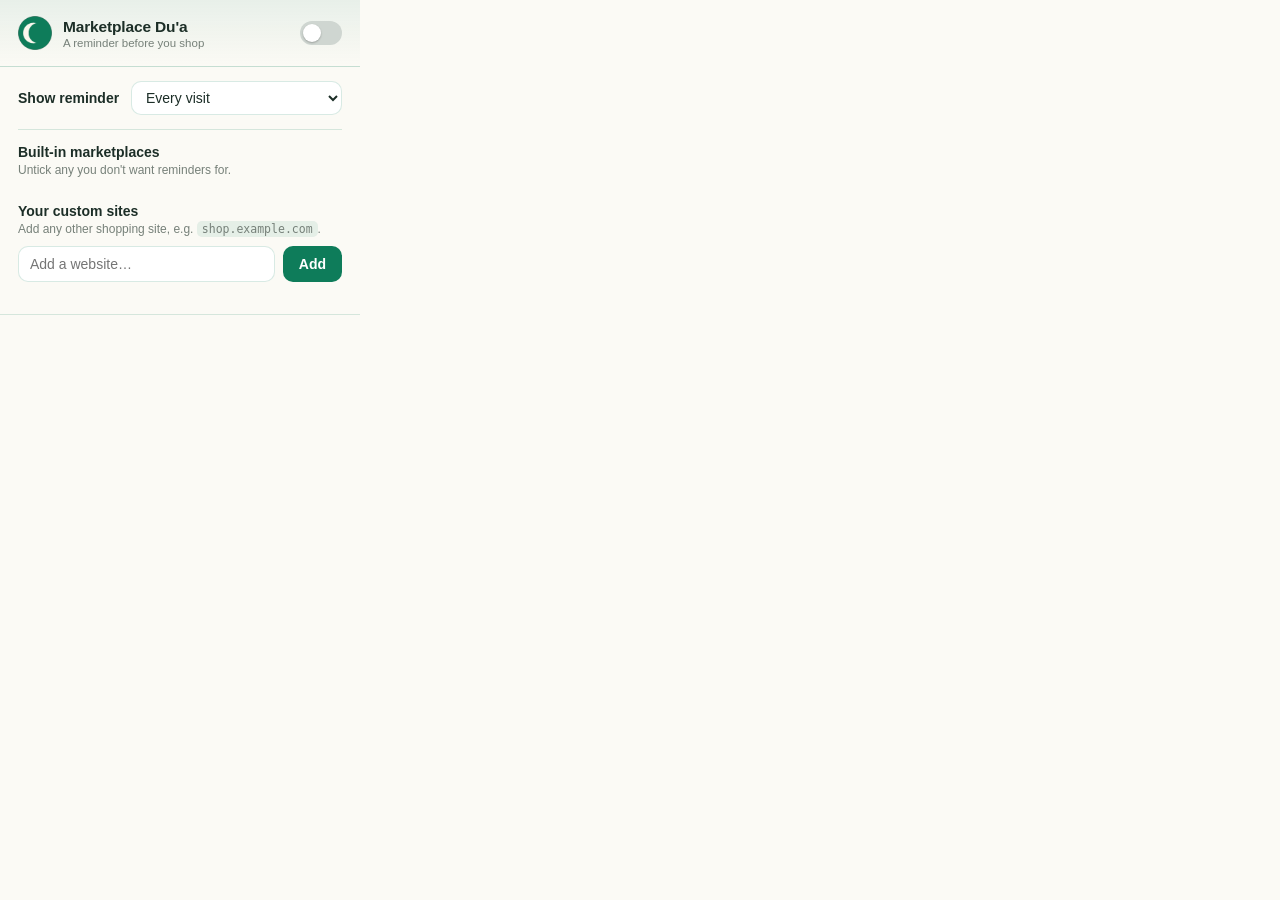
==== popup.html @ f62e0baf "Initial commit: Marketplace Du'a Chrome extension Minimalist MV3 extension that shows the du'a for e" ====
<!DOCTYPE html>
<html lang="en">
  <head>
    <meta charset="UTF-8" />
    <meta name="viewport" content="width=device-width, initial-scale=1.0" />
    <title>Marketplace Du'a</title>
    <link rel="stylesheet" href="popup.css" />
  </head>
  <body>
    <header class="header">
      <div class="brand">
        <img src="icons/icon48.png" alt="" class="logo" />
        <div>
          <h1>Marketplace Du'a</h1>
          <p class="tagline">A reminder before you shop</p>
        </div>
      </div>
      <label class="switch" title="Turn reminders on or off">
        <input type="checkbox" id="enabled" />
        <span class="slider"></span>
      </label>
    </header>

    <main class="body" id="body">
      <section class="row">
        <label for="frequency" class="row-label">Show reminder</label>
        <select id="frequency" class="select"></select>
      </section>

      <section class="block">
        <div class="block-title">Built-in marketplaces</div>
        <div class="hint">Untick any you don't want reminders for.</div>
        <div id="defaults" class="list"></div>
      </section>

      <section class="block">
        <div class="block-title">Your custom sites</div>
        <div class="hint">Add any other shopping site, e.g. <code>shop.example.com</code>.</div>
        <form id="add-form" class="add-row">
          <input
            type="text"
            id="add-input"
            class="add-input"
            placeholder="Add a website…"
            autocomplete="off"
            spellcheck="false"
          />
          <button type="submit" class="add-btn">Add</button>
        </form>
        <div id="custom" class="list"></div>
      </section>
    </main>

    <footer class="footer">
      <span id="status"></span>
    </footer>

    <script src="defaults.js"></script>
    <script src="popup.js"></script>
  </body>
</html>
---- popup.css ----
:root {
  --green: #0e7c5a;
  --green-dark: #0b6a4d;
  --ink: #1c2e27;
  --muted: #768079;
  --bg: #fbfaf5;
  --line: rgba(14, 124, 90, 0.16);
}

* { box-sizing: border-box; margin: 0; padding: 0; }

body {
  width: 360px;
  font-family: -apple-system, BlinkMacSystemFont, "Segoe UI", Roboto, Helvetica, Arial, sans-serif;
  background: var(--bg);
  color: var(--ink);
  font-size: 14px;
}

/* Header */
.header {
  display: flex;
  align-items: center;
  justify-content: space-between;
  gap: 12px;
  padding: 16px 18px;
  background: linear-gradient(180deg, rgba(14, 124, 90, 0.08), rgba(14, 124, 90, 0));
  border-bottom: 1px solid var(--line);
}
.brand { display: flex; align-items: center; gap: 11px; }
.logo { width: 34px; height: 34px; }
.header h1 { font-size: 15.5px; font-weight: 680; letter-spacing: -0.01em; }
.tagline { font-size: 11.5px; color: var(--muted); margin-top: 1px; }

/* On/off switch */
.switch { position: relative; display: inline-block; width: 42px; height: 24px; flex: none; }
.switch input { opacity: 0; width: 0; height: 0; }
.slider {
  position: absolute;
  cursor: pointer;
  inset: 0;
  background: #cfd6d1;
  border-radius: 999px;
  transition: background 0.18s;
}
.slider::before {
  content: "";
  position: absolute;
  height: 18px;
  width: 18px;
  left: 3px;
  top: 3px;
  background: #fff;
  border-radius: 50%;
  transition: transform 0.18s;
  box-shadow: 0 1px 2px rgba(0, 0, 0, 0.25);
}
.switch input:checked + .slider { background: var(--green); }
.switch input:checked + .slider::before { transform: translateX(18px); }

/* Body */
.body { padding: 14px 18px 6px; }
.body.disabled { opacity: 0.45; pointer-events: none; }

.row {
  display: flex;
  align-items: center;
  justify-content: space-between;
  padding-bottom: 14px;
  margin-bottom: 14px;
  border-bottom: 1px solid var(--line);
}
.row-label { font-weight: 600; }
.select {
  font: inherit;
  color: var(--ink);
  padding: 7px 10px;
  border: 1px solid var(--line);
  border-radius: 10px;
  background: #fff;
  cursor: pointer;
}
.select:focus { outline: 2px solid rgba(14, 124, 90, 0.35); outline-offset: 1px; }

.block { margin-bottom: 16px; }
.block-title { font-weight: 660; margin-bottom: 3px; }
.hint { font-size: 12px; color: var(--muted); margin-bottom: 10px; }
.hint code {
  background: rgba(14, 124, 90, 0.09);
  padding: 1px 5px;
  border-radius: 5px;
  font-size: 11.5px;
}

/* Lists */
.list { display: flex; flex-direction: column; gap: 2px; }

.item {
  display: flex;
  align-items: center;
  gap: 10px;
  padding: 8px 6px;
  border-radius: 9px;
}
.item:hover { background: rgba(14, 124, 90, 0.05); }
.item label { flex: 1; cursor: pointer; display: flex; align-items: center; gap: 10px; }
.item input[type="checkbox"] { width: 16px; height: 16px; accent-color: var(--green); cursor: pointer; }
.item .name { line-height: 1.2; }

.empty { font-size: 12.5px; color: var(--muted); padding: 6px 4px; font-style: italic; }

.remove {
  border: none;
  background: transparent;
  color: #b04a4a;
  cursor: pointer;
  font-size: 12.5px;
  padding: 4px 8px;
  border-radius: 7px;
}
.remove:hover { background: rgba(176, 74, 74, 0.1); }

/* Add row */
.add-row { display: flex; gap: 8px; margin-bottom: 10px; }
.add-input {
  flex: 1;
  font: inherit;
  padding: 9px 11px;
  border: 1px solid var(--line);
  border-radius: 10px;
  background: #fff;
}
.add-input:focus { outline: 2px solid rgba(14, 124, 90, 0.35); outline-offset: 1px; }
.add-btn {
  border: none;
  background: var(--green);
  color: #fff;
  font: inherit;
  font-weight: 600;
  padding: 0 16px;
  border-radius: 10px;
  cursor: pointer;
  transition: background 0.15s;
}
.add-btn:hover { background: var(--green-dark); }

/* Footer */
.footer {
  padding: 9px 18px;
  border-top: 1px solid var(--line);
  min-height: 32px;
  display: flex;
  align-items: center;
}
#status { font-size: 12px; color: var(--green); transition: opacity 0.3s; }
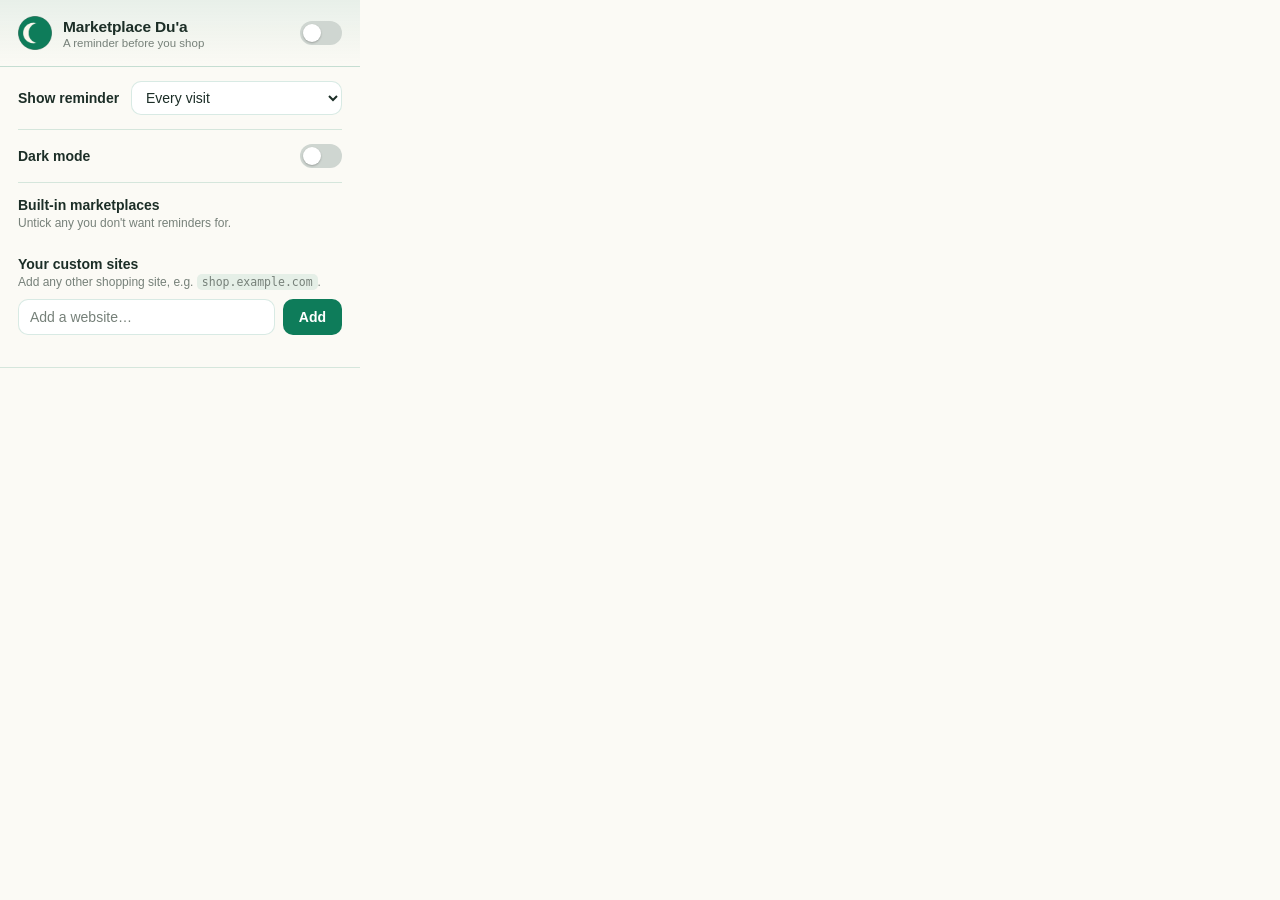
==== commit a38e2bd2: "Add hadith reference links, a second du'a, and dark mode - Link each du'a to its source on sunnah.co" ====
--- a/popup.html
+++ b/popup.html
@@ -25,6 +25,14 @@
       <section class="row">
         <label for="frequency" class="row-label">Show reminder</label>
         <select id="frequency" class="select"></select>
+      </section>
+
+      <section class="row">
+        <span class="row-label">Dark mode</span>
+        <label class="switch" title="Toggle dark theme">
+          <input type="checkbox" id="dark-mode" />
+          <span class="slider"></span>
+        </label>
       </section>
 
       <section class="block">
--- a/popup.css
+++ b/popup.css
@@ -1,10 +1,37 @@
 :root {
-  --green: #0e7c5a;
-  --green-dark: #0b6a4d;
+  --accent: #0e7c5a;
+  --accent-hover: #0b6a4d;
+  --accent-text: #0b6a4d;
   --ink: #1c2e27;
   --muted: #768079;
   --bg: #fbfaf5;
+  --surface: #ffffff;
   --line: rgba(14, 124, 90, 0.16);
+  --hover: rgba(14, 124, 90, 0.05);
+  --header-grad: rgba(14, 124, 90, 0.08);
+  --code-bg: rgba(14, 124, 90, 0.09);
+  --slider-off: #cfd6d1;
+  --focus: rgba(14, 124, 90, 0.35);
+  --danger: #b04a4a;
+  --danger-hover: rgba(176, 74, 74, 0.1);
+}
+
+body.dark {
+  --accent: #1f9c76;
+  --accent-hover: #25b083;
+  --accent-text: #7fd6ba;
+  --ink: #eaf3ef;
+  --muted: #9fb0a8;
+  --bg: #15201c;
+  --surface: #1d2a25;
+  --line: rgba(95, 194, 163, 0.2);
+  --hover: rgba(95, 194, 163, 0.08);
+  --header-grad: rgba(95, 194, 163, 0.1);
+  --code-bg: rgba(95, 194, 163, 0.14);
+  --slider-off: #3a4a43;
+  --focus: rgba(95, 194, 163, 0.45);
+  --danger: #e88f8f;
+  --danger-hover: rgba(232, 143, 143, 0.14);
 }
 
 * { box-sizing: border-box; margin: 0; padding: 0; }
@@ -15,6 +42,7 @@
   background: var(--bg);
   color: var(--ink);
   font-size: 14px;
+  transition: background 0.2s, color 0.2s;
 }
 
 /* Header */
@@ -24,7 +52,7 @@
   justify-content: space-between;
   gap: 12px;
   padding: 16px 18px;
-  background: linear-gradient(180deg, rgba(14, 124, 90, 0.08), rgba(14, 124, 90, 0));
+  background: linear-gradient(180deg, var(--header-grad), transparent);
   border-bottom: 1px solid var(--line);
 }
 .brand { display: flex; align-items: center; gap: 11px; }
@@ -39,7 +67,7 @@
   position: absolute;
   cursor: pointer;
   inset: 0;
-  background: #cfd6d1;
+  background: var(--slider-off);
   border-radius: 999px;
   transition: background 0.18s;
 }
@@ -55,7 +83,7 @@
   transition: transform 0.18s;
   box-shadow: 0 1px 2px rgba(0, 0, 0, 0.25);
 }
-.switch input:checked + .slider { background: var(--green); }
+.switch input:checked + .slider { background: var(--accent); }
 .switch input:checked + .slider::before { transform: translateX(18px); }
 
 /* Body */
@@ -77,16 +105,16 @@
   padding: 7px 10px;
   border: 1px solid var(--line);
   border-radius: 10px;
-  background: #fff;
+  background: var(--surface);
   cursor: pointer;
 }
-.select:focus { outline: 2px solid rgba(14, 124, 90, 0.35); outline-offset: 1px; }
+.select:focus { outline: 2px solid var(--focus); outline-offset: 1px; }
 
 .block { margin-bottom: 16px; }
 .block-title { font-weight: 660; margin-bottom: 3px; }
 .hint { font-size: 12px; color: var(--muted); margin-bottom: 10px; }
 .hint code {
-  background: rgba(14, 124, 90, 0.09);
+  background: var(--code-bg);
   padding: 1px 5px;
   border-radius: 5px;
   font-size: 11.5px;
@@ -102,9 +130,9 @@
   padding: 8px 6px;
   border-radius: 9px;
 }
-.item:hover { background: rgba(14, 124, 90, 0.05); }
+.item:hover { background: var(--hover); }
 .item label { flex: 1; cursor: pointer; display: flex; align-items: center; gap: 10px; }
-.item input[type="checkbox"] { width: 16px; height: 16px; accent-color: var(--green); cursor: pointer; }
+.item input[type="checkbox"] { width: 16px; height: 16px; accent-color: var(--accent); cursor: pointer; }
 .item .name { line-height: 1.2; }
 
 .empty { font-size: 12.5px; color: var(--muted); padding: 6px 4px; font-style: italic; }
@@ -112,28 +140,30 @@
 .remove {
   border: none;
   background: transparent;
-  color: #b04a4a;
+  color: var(--danger);
   cursor: pointer;
   font-size: 12.5px;
   padding: 4px 8px;
   border-radius: 7px;
 }
-.remove:hover { background: rgba(176, 74, 74, 0.1); }
+.remove:hover { background: var(--danger-hover); }
 
 /* Add row */
 .add-row { display: flex; gap: 8px; margin-bottom: 10px; }
 .add-input {
   flex: 1;
   font: inherit;
+  color: var(--ink);
   padding: 9px 11px;
   border: 1px solid var(--line);
   border-radius: 10px;
-  background: #fff;
+  background: var(--surface);
 }
-.add-input:focus { outline: 2px solid rgba(14, 124, 90, 0.35); outline-offset: 1px; }
+.add-input::placeholder { color: var(--muted); }
+.add-input:focus { outline: 2px solid var(--focus); outline-offset: 1px; }
 .add-btn {
   border: none;
-  background: var(--green);
+  background: var(--accent);
   color: #fff;
   font: inherit;
   font-weight: 600;
@@ -142,7 +172,7 @@
   cursor: pointer;
   transition: background 0.15s;
 }
-.add-btn:hover { background: var(--green-dark); }
+.add-btn:hover { background: var(--accent-hover); }
 
 /* Footer */
 .footer {
@@ -152,4 +182,4 @@
   display: flex;
   align-items: center;
 }
-#status { font-size: 12px; color: var(--green); transition: opacity 0.3s; }
+#status { font-size: 12px; color: var(--accent-text); transition: opacity 0.3s; }
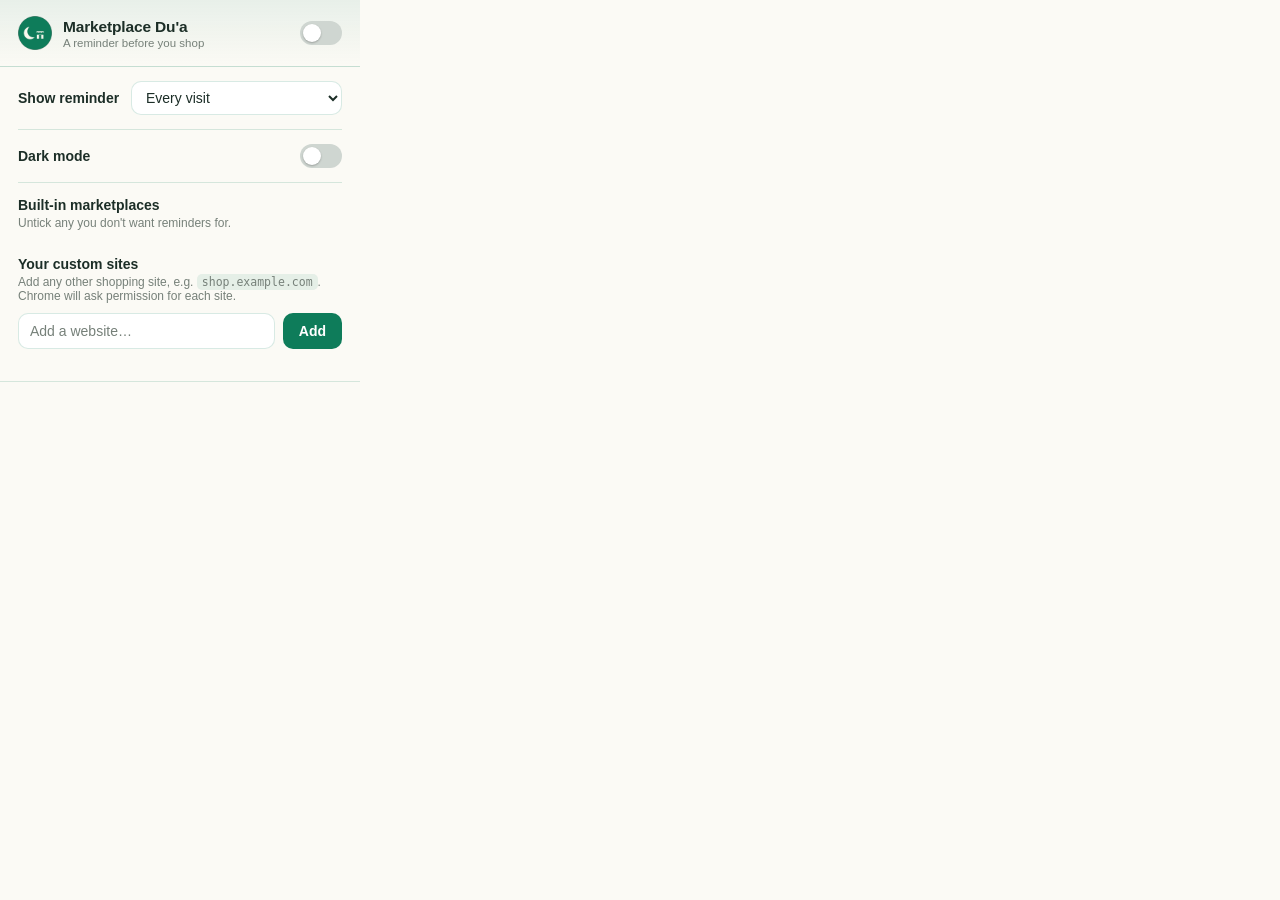
==== commit e9c908a2: "Refactor to least-privilege host permissions Drop the <all_urls> content script that triggered the W" ====
--- a/popup.html
+++ b/popup.html
@@ -43,7 +43,7 @@
 
       <section class="block">
         <div class="block-title">Your custom sites</div>
-        <div class="hint">Add any other shopping site, e.g. <code>shop.example.com</code>.</div>
+        <div class="hint">Add any other shopping site, e.g. <code>shop.example.com</code>. Chrome will ask permission for each site.</div>
         <form id="add-form" class="add-row">
           <input
             type="text"
--- a/popup.css
+++ b/popup.css
@@ -137,6 +137,29 @@
 
 .empty { font-size: 12.5px; color: var(--muted); padding: 6px 4px; font-style: italic; }
 
+/* Restore removed built-ins */
+.restore-row {
+  display: flex;
+  align-items: center;
+  justify-content: space-between;
+  margin-top: 6px;
+  padding: 8px 6px;
+  border-top: 1px solid var(--line);
+  font-size: 12.5px;
+  color: var(--muted);
+}
+.restore-btn {
+  border: none;
+  background: transparent;
+  color: var(--accent-text);
+  font: inherit;
+  font-weight: 600;
+  cursor: pointer;
+  padding: 4px 8px;
+  border-radius: 7px;
+}
+.restore-btn:hover { background: var(--hover); }
+
 .remove {
   border: none;
   background: transparent;
@@ -147,6 +170,20 @@
   border-radius: 7px;
 }
 .remove:hover { background: var(--danger-hover); }
+
+.item.needs-perm .name { color: var(--muted); }
+.enable {
+  border: 1px solid var(--accent);
+  background: transparent;
+  color: var(--accent-text);
+  cursor: pointer;
+  font: inherit;
+  font-weight: 600;
+  font-size: 12px;
+  padding: 4px 10px;
+  border-radius: 999px;
+}
+.enable:hover { background: var(--hover); }
 
 /* Add row */
 .add-row { display: flex; gap: 8px; margin-bottom: 10px; }
